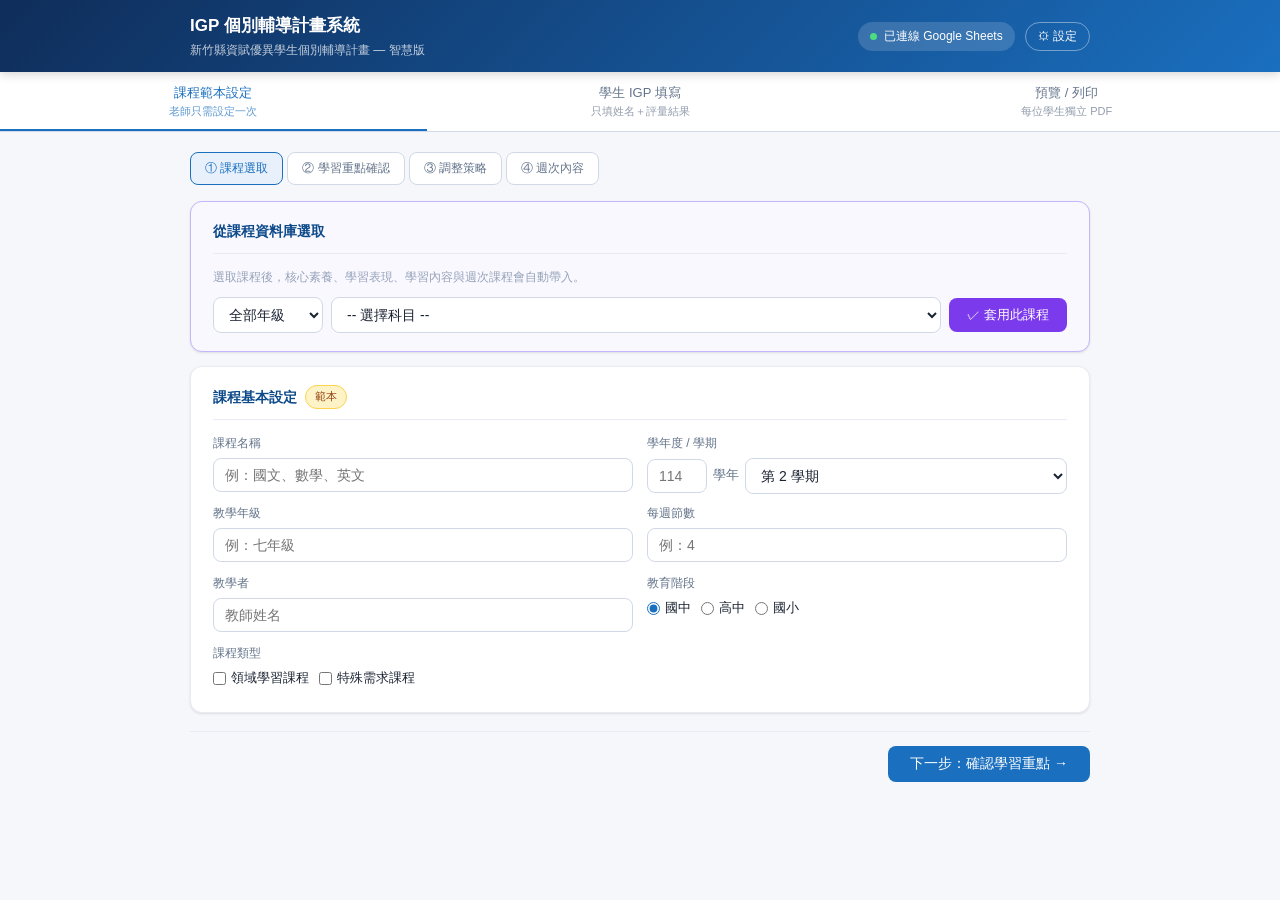
==== index.html @ 151faf65 "Add files via upload" ====
<!DOCTYPE html>
<html lang="zh-TW">
<head>
<meta charset="UTF-8">
<meta name="viewport" content="width=device-width, initial-scale=1.0">
<title>IGP 個別輔導計畫系統</title>
<link rel="stylesheet" href="style.css">
</head>
<body>

<div class="app">
  <header class="header">
    <div class="header-inner">
      <div>
        <h1>IGP 個別輔導計畫系統</h1>
        <p>新竹縣資賦優異學生個別輔導計畫 — 智慧版</p>
      </div>
      <div class="header-right">
        <div class="conn-badge"><span class="dot-ok"></span>已連線 Google Sheets</div>
        <button class="btn-settings" onclick="toggleSettings()">⚙ 設定</button>
      </div>
    </div>
  </header>

  <!-- Gemini API Key 設定面板 -->
  <div class="settings-panel" id="settings-panel" style="display:none">
    <div class="settings-inner">
      <label>Gemini API Key
        <span class="hint-inline">（AI 解析課程計畫功能需要，
          <a href="https://aistudio.google.com/app/apikey" target="_blank">免費取得</a>）
        </span>
      </label>
      <div class="settings-row">
        <input type="password" id="gemini-key" placeholder="貼上你的 Gemini API Key...">
        <button onclick="saveApiKey()">儲存</button>
      </div>
    </div>
  </div>

  <div class="mode-tabs">
    <button class="mode-tab active" onclick="switchMode('tpl')">課程範本設定<small>老師只需設定一次</small></button>
    <button class="mode-tab" onclick="switchMode('stu')">學生 IGP 填寫<small>只填姓名＋評量結果</small></button>
    <button class="mode-tab" onclick="switchMode('pvw')">預覽 / 列印<small>每位學生獨立 PDF</small></button>
  </div>

  <main class="main">
    <div class="msg" id="msg"></div>

    <!-- ========== 課程範本 ========== -->
    <div class="panel active" id="panel-tpl">
      <div class="steps-mini">
        <button class="smb active" onclick="tplGo(0)">① 課程選取</button>
        <button class="smb" onclick="tplGo(1)">② 學習重點確認</button>
        <button class="smb" onclick="tplGo(2)">③ 調整策略</button>
        <button class="smb" onclick="tplGo(3)">④ 週次內容</button>
      </div>

      <!-- Step 0 -->
      <div class="tsec active" id="t0">

        <div class="card card-db">
          <div class="card-title">從課程資料庫選取</div>
          <p class="hint" style="margin-bottom:10px">選取課程後，核心素養、學習表現、學習內容與週次課程會自動帶入。</p>
          <div class="db-select-row">
            <select id="db-grade" onchange="filterDbCourses()" style="width:110px">
              <option value="">全部年級</option>
              <option value="七年級">七年級</option>
              <option value="八年級">八年級</option>
              <option value="九年級">九年級</option>
            </select>
            <select id="db-course" style="flex:1">
              <option value="">-- 選擇科目 --</option>
            </select>
            <button class="btn-db-load" onclick="loadCourseFromDB()">✓ 套用此課程</button>
          </div>
          <div id="db-preview" class="db-preview" style="display:none"></div>
        </div>

        <div class="card">
          <div class="card-title">課程基本設定 <span class="badge-tpl">範本</span></div>
          <div class="row-2">
            <div class="fg"><label>課程名稱</label><input type="text" id="t-cn" placeholder="例：國文、數學、英文"></div>
            <div class="fg"><label>學年度 / 學期</label>
              <div class="inline-row">
                <input type="text" id="t-year" placeholder="114" style="width:60px">
                <span class="unit">學年</span>
                <select id="t-sem">
                  <option value="1">第 1 學期</option>
                  <option value="2" selected>第 2 學期</option>
                </select>
              </div>
            </div>
          </div>
          <div class="row-2">
            <div class="fg"><label>教學年級</label><input type="text" id="t-grade" placeholder="例：七年級"></div>
            <div class="fg"><label>每週節數</label><input type="text" id="t-hours" placeholder="例：4"></div>
          </div>
          <div class="row-2">
            <div class="fg"><label>教學者</label><input type="text" id="t-teacher" placeholder="教師姓名"></div>
            <div class="fg"><label>教育階段</label>
              <div class="radio-group">
                <label class="radio-item"><input type="radio" name="tstage" value="國中" checked> 國中</label>
                <label class="radio-item"><input type="radio" name="tstage" value="高中"> 高中</label>
                <label class="radio-item"><input type="radio" name="tstage" value="國小"> 國小</label>
              </div>
            </div>
          </div>
          <div class="fg"><label>課程類型</label>
            <div class="check-group">
              <label class="check-item"><input type="checkbox" id="t-ctd"> 領域學習課程</label>
              <label class="check-item"><input type="checkbox" id="t-cts"> 特殊需求課程</label>
            </div>
          </div>
        </div>
        <div class="nav-btns"><span></span><button class="btn-primary" onclick="tplGo(1)">下一步：確認學習重點 →</button></div>
      </div>

      <!-- Step 1：學習重點 (was step 2) -->
      <div class="tsec" id="t1">
        <div class="card">
          <div class="card-title">核心素養 <span class="badge-tpl">範本</span></div>
          <p class="hint ai-filled-hint" id="comp-hint" style="display:none">✦ AI 已自動勾選，請確認是否正確</p>
          <div class="comp-section">
            <div class="comp-cat">A 自主行動</div>
            <div class="check-group">
              <label class="check-item"><input type="checkbox" class="tcomp" value="A1.身心素質與自我精進"> A1 身心素質與自我精進</label>
              <label class="check-item"><input type="checkbox" class="tcomp" value="A2.系統思考與問題解決"> A2 系統思考與問題解決</label>
              <label class="check-item"><input type="checkbox" class="tcomp" value="A3.規劃執行與創新應變"> A3 規劃執行與創新應變</label>
            </div>
          </div>
          <div class="comp-section">
            <div class="comp-cat">B 溝通互動</div>
            <div class="check-group">
              <label class="check-item"><input type="checkbox" class="tcomp" value="B1.符號運用與溝通表達"> B1 符號運用與溝通表達</label>
              <label class="check-item"><input type="checkbox" class="tcomp" value="B2.科技資訊與媒體素養"> B2 科技資訊與媒體素養</label>
              <label class="check-item"><input type="checkbox" class="tcomp" value="B3.藝術涵養與美感素養"> B3 藝術涵養與美感素養</label>
            </div>
          </div>
          <div class="comp-section">
            <div class="comp-cat">C 社會參與</div>
            <div class="check-group">
              <label class="check-item"><input type="checkbox" class="tcomp" value="C1.道德實踐與公民意識"> C1 道德實踐與公民意識</label>
              <label class="check-item"><input type="checkbox" class="tcomp" value="C2.人際關係與團隊合作"> C2 人際關係與團隊合作</label>
              <label class="check-item"><input type="checkbox" class="tcomp" value="C3.多元文化與國際理解"> C3 多元文化與國際理解</label>
            </div>
          </div>
        </div>
        <div class="card">
          <div class="card-title">學年目標 <span class="badge-tpl">範本</span></div>
          <p class="hint" style="margin-bottom:10px">可由課程名稱、學習重點與週次內容自動生成三點目標，再依學生或課程需求微調。</p>
          <div style="display:flex;justify-content:flex-end;margin-bottom:8px">
            <button class="btn-outline" style="font-size:13px;padding:6px 14px" onclick="generateCourseGoal()">一鍵生成三點學年目標</button>
          </div>
          <textarea id="t-goal" rows="5" placeholder="點選上方按鈕自動生成，或自行輸入三點學年目標..."></textarea>
        </div>
        <div class="card">
          <div class="card-title">學習表現 <span class="badge-tpl">範本</span></div>
          <p class="hint ai-filled-hint" id="perf-hint" style="display:none">✦ AI 已自動填入，請確認是否正確</p>
          <textarea id="t-perf" rows="5" placeholder="參考課程計畫填寫學習表現指標..."></textarea>
        </div>
        <div class="card">
          <div class="card-title">學習內容 <span class="badge-tpl">範本</span></div>
          <p class="hint ai-filled-hint" id="lcont-hint" style="display:none">✦ AI 已自動填入，請確認是否正確</p>
          <textarea id="t-lcont" rows="5" placeholder="參考課程計畫填寫學習內容..."></textarea>
        </div>
        <div class="nav-btns">
          <button class="btn-outline" onclick="tplGo(1)">← 上一步</button>
          <button class="btn-primary" onclick="tplGo(2)">下一步 →</button>
        </div>
      </div>

      <!-- Step 3：調整策略 -->
      <div class="tsec" id="t2">
        <div class="card">
          <div class="card-title">學習內容調整策略 <span class="badge-tpl">範本</span></div>
          <div class="check-group">
            <label class="check-item"><input type="checkbox" class="tac" value="重組"> 重組</label>
            <label class="check-item"><input type="checkbox" class="tac" value="加深"> 加深</label>
            <label class="check-item"><input type="checkbox" class="tac" value="加廣"> 加廣</label>
            <label class="check-item"><input type="checkbox" class="tac" value="濃縮"> 濃縮</label>
            <label class="check-item"><input type="checkbox" class="tac" value="加速"> 加速</label>
            <label class="check-item"><input type="checkbox" class="tac" value="跨領域統整"> 跨領域統整</label>
          </div>
          <div class="fg" style="margin-top:12px"><label>其他補充</label><input type="text" id="t-aco" placeholder="其他..."></div>
        </div>
        <div class="card">
          <div class="card-title">學習歷程調整策略 <span class="badge-tpl">範本</span></div>
          <div class="check-group">
            <label class="check-item"><input type="checkbox" class="tap" value="高層次思考"> 高層次思考</label>
            <label class="check-item"><input type="checkbox" class="tap" value="開放式問題"> 開放式問題</label>
            <label class="check-item"><input type="checkbox" class="tap" value="發現式學習"> 發現式學習</label>
            <label class="check-item"><input type="checkbox" class="tap" value="推理的證據"> 推理的證據</label>
            <label class="check-item"><input type="checkbox" class="tap" value="選擇的自由"> 選擇的自由</label>
            <label class="check-item"><input type="checkbox" class="tap" value="團體式的互動"> 團體式的互動</label>
            <label class="check-item"><input type="checkbox" class="tap" value="彈性的教學進度"> 彈性的教學進度</label>
            <label class="check-item"><input type="checkbox" class="tap" value="多樣性的歷程"> 多樣性的歷程</label>
          </div>
          <div class="fg" style="margin-top:12px"><label>其他補充</label><input type="text" id="t-apo" placeholder="其他..."></div>
        </div>
        <div class="nav-btns">
          <button class="btn-outline" onclick="tplGo(2)">← 上一步</button>
          <button class="btn-primary" onclick="tplGo(3)">下一步 →</button>
        </div>
      </div>

      <!-- Step 4：週次 -->
      <div class="tsec" id="t3">
        <div class="card">
          <div class="card-title">週次課程內容 <span class="badge-tpl">範本</span></div>
          <p class="hint" style="margin-bottom:12px">設定週次、課程內容、教學重點。學生填寫時只需選評量方式與結果。</p>
          <div class="week-header week-tpl-grid">
            <span>週次</span><span>課程內容 / 單元</span><span>教學重點</span><span>學習內容調整</span><span></span>
          </div>
          <div id="t-wlist"></div>
          <button class="btn-add-row" onclick="addTplW()">＋ 新增週次</button>
        </div>
        <div class="nav-btns">
          <button class="btn-outline" onclick="tplGo(2)">← 上一步</button>
          <button class="btn-save-tpl" onclick="saveTpl()">✓ 儲存範本，前往填學生 →</button>
        </div>
      </div>
    </div>

    <!-- ========== 學生 IGP ========== -->
    <div class="panel" id="panel-stu">
      <div class="card card-stu-list">
        <div class="card-title">學生清單 <span class="badge-stu">選取學生後填寫評量與評語</span></div>
        <div style="display:flex;gap:8px;align-items:center;flex-wrap:wrap;margin-bottom:10px">
          <select id="stu-cls-sel" onchange="filterStuByClass()" style="padding:6px 10px;border:1px solid #cbd5e1;border-radius:8px;font-size:13px">
            <option value="">-- 選擇班級 --</option>
          </select>
          <select id="stu-name-sel" multiple size="5" style="padding:6px 10px;border:1px solid #cbd5e1;border-radius:8px;font-size:13px;min-width:220px">
            <option value="">-- 選擇學生 --</option>
          </select>
          <button class="btn-primary" style="padding:6px 16px;font-size:13px" onclick="addStuFromDB()">＋ 加入選取學生</button>
          <button class="btn-outline" style="padding:6px 12px;font-size:12px" onclick="addAllStuFromClass()">加入全班</button>
          <button class="btn-outline" style="padding:6px 12px;font-size:12px" onclick="addStuManual()">手動輸入</button>
        </div>
        <div class="stu-selector" id="stu-selector"></div>
        <div id="cur-stu-label" class="cur-stu-label">請先選取學生</div>
      </div>

      <div id="stu-form" style="display:none">
        <div class="card card-readonly">
          <div class="card-title">課程資料（來自範本，所有學生共用）<span class="badge-tpl">範本</span></div>
          <div class="row-2">
            <div class="fg"><label>課程名稱</label><div class="readonly-field" id="r-cn">—</div></div>
            <div class="fg"><label>學年度學期</label><div class="readonly-field" id="r-year">—</div></div>
          </div>
          <div class="row-2">
            <div class="fg"><label>教學年級</label><div class="readonly-field" id="r-grade">—</div></div>
            <div class="fg"><label>教學者</label><div class="readonly-field" id="r-teacher">—</div></div>
          </div>
          <div class="fg"><label>學年目標</label><div class="readonly-field multiline" id="r-goal">—</div></div>
          <div class="fg"><label>核心素養</label><div class="readonly-field" id="r-comp">—</div></div>
          <div class="fg"><label>學習表現</label><div class="readonly-field multiline" id="r-perf">—</div></div>
          <div class="fg"><label>學習內容</label><div class="readonly-field multiline" id="r-lcont">—</div></div>
        </div>

        <div class="card">
          <div class="card-title">週次評量結果 <span class="badge-stu">只需填這裡</span></div>
          <p class="hint" style="margin-bottom:10px">週次與課程內容已從範本帶入，只需選擇評量方式與結果</p>
          <div class="week-header stu-week-grid">
            <span>週次</span><span>課程內容</span><span>教學重點</span><span>評量方式</span><span>評量結果</span>
          </div>
          <div id="stu-wlist"></div>
        </div>

        <div class="card">
          <div class="card-title">質性評語 <span class="badge-stu">只需填這裡</span></div>
          <p class="hint" style="margin-bottom:10px">點選詞語標籤快速插入，再自行補充修改</p>
          <div class="comment-block">
            <div class="tag-row">
              <span style="font-size:11px;color:#94a3b8;margin-right:4px">學習態度</span>
              <span class="tag" onclick="sins('comment','學習態度積極主動，')">積極主動</span>
              <span class="tag" onclick="sins('comment','上課專注認真，')">專注認真</span>
              <span class="tag" onclick="sins('comment','能主動提問並表達想法，')">主動提問</span>
              <span class="tag" onclick="sins('comment','對學習內容展現高度興趣，')">高度興趣</span>
              <span class="tag" onclick="sins('comment','能持續追求更深入的知識，')">持續學習</span>
              <span class="tag" onclick="sins('comment','展現出對探究學習的熱忱，')">探究熱忱</span>
            </div>
            <div class="tag-row" style="margin-top:6px">
              <span style="font-size:11px;color:#94a3b8;margin-right:4px">學科表現</span>
              <span class="tag" onclick="sins('comment','展現優異的學習成果，')">優異成果</span>
              <span class="tag" onclick="sins('comment','具備紮實的基礎能力，')">基礎紮實</span>
              <span class="tag" onclick="sins('comment','能靈活運用所學解決問題，')">靈活應用</span>
              <span class="tag" onclick="sins('comment','邏輯思維清晰，推理能力強，')">邏輯清晰</span>
              <span class="tag" onclick="sins('comment','在進階題目上有亮眼表現，')">進階亮眼</span>
              <span class="tag" onclick="sins('comment','創意思考能力突出，')">創意思考</span>
            </div>
            <div class="tag-row" style="margin-top:6px">
              <span style="font-size:11px;color:#94a3b8;margin-right:4px">課堂互動</span>
              <span class="tag" onclick="sins('comment','樂於與同學分享學習心得，')">樂於分享</span>
              <span class="tag" onclick="sins('comment','在小組合作中能適時領導討論，')">領導討論</span>
              <span class="tag" onclick="sins('comment','尊重他人意見並能整合不同觀點，')">整合觀點</span>
              <span class="tag" onclick="sins('comment','表達能力優秀，能清楚說明思路，')">清楚表達</span>
              <span class="tag" onclick="sins('comment','積極參與各項學習活動，')">積極參與</span>
            </div>
            <div class="tag-row" style="margin-top:6px">
              <span style="font-size:11px;color:#94a3b8;margin-right:4px">成長建議</span>
              <span class="tag" onclick="sins('comment','建議持續加強書面表達能力，')">加強書寫</span>
              <span class="tag" onclick="sins('comment','鼓勵勇於嘗試不同解題策略，')">嘗試多元</span>
              <span class="tag" onclick="sins('comment','未來可朝更高層次的競賽方向挑戰，')">競賽挑戰</span>
              <span class="tag" onclick="sins('comment','期望能在自主學習方面更加精進，')">自主精進</span>
              <span class="tag" onclick="sins('comment','整體表現令人肯定，持續努力必有佳績，')">持續努力</span>
            </div>
            <textarea id="comment" rows="4" placeholder="點選上方標籤插入，或直接輸入評語..."></textarea>
          </div>
        </div>

        <div class="nav-btns">
          <span></span>
          <div style="display:flex;gap:8px;flex-wrap:wrap">
            <button class="btn-outline" onclick="switchMode('pvw')">預覽列印 →</button>
            <button class="btn-primary" id="btn-save-stu" onclick="saveStu()">💾 儲存到 Google Sheets</button>
          </div>
        </div>
      </div>
    </div>

    <!-- ========== 預覽列印 ========== -->
    <div class="panel" id="panel-pvw">
      <div class="export-bar no-print">
        <div class="export-bar-left">
          <label>選擇學生：</label>
          <select id="pvw-stu-sel" onchange="buildSinglePvw()"></select>
        </div>
        <div style="display:flex;gap:8px;flex-wrap:wrap">
          <button class="btn-primary" onclick="printCurrent()">🖨️ 列印 / 存成 PDF</button>
          <button class="btn-outline" onclick="printAllStudents()">🖨️ 批次產生全部 PDF</button>
          <button class="btn-outline" id="btn-save-all" onclick="saveAll()">💾 儲存到 Google Sheets</button>
          <button class="btn-outline" onclick="copyAll()">📋 複製全部文字</button>
        </div>
      </div>
      <p class="hint no-print" style="margin-bottom:16px">列印時請在瀏覽器選「另存為 PDF」。批次產生會將所有已加入學生排成同一份 PDF，每位學生自動分頁。</p>
      <div id="pvw-content">
        <div class="pvw-empty">請先從上方下拉選單選擇學生</div>
      </div>
    </div>
  </main>
</div>

<script src="courses_db.js"></script>
<script src="students_db.js"></script>
<script src="app.js"></script>

  <!-- ===== JSON 匯入 Modal ===== -->
  <div id="import-modal" style="display:none;position:fixed;inset:0;background:rgba(0,0,0,0.5);z-index:9999;align-items:center;justify-content:center">
    <div style="background:#fff;border-radius:12px;padding:28px;width:min(600px,92vw);max-height:80vh;overflow:auto;box-shadow:0 8px 32px rgba(0,0,0,0.2)">
      <div style="font-size:16px;font-weight:700;color:#1a3a6b;margin-bottom:8px">📂 匯入課程計畫 JSON</div>
      <p style="font-size:13px;color:#64748b;margin-bottom:14px">
        將課程 JSON 資料貼到下方文字框，然後按「確認匯入」。<br>
        JSON 格式：使用「⬇ 匯出全部課程」產生的檔案，或直接貼上陣列格式的課程資料。
      </p>
      <textarea id="import-json-text" rows="12" style="width:100%;box-sizing:border-box;font-size:12px;font-family:monospace;border:1px solid #cbd5e1;border-radius:8px;padding:10px;resize:vertical" placeholder='貼上 JSON 內容，例如：
[
  {
    "key": "數學/七年級",
    "label": "數學 / 七年級",
    "subject": "數學",
    "grade": "七年級",
    "teacher": "王老師",
    "hours": "4",
    "competency": ["A2.系統思考與問題解決"],
    "goal": "",
    "performance": "學習表現內容...",
    "content": "學習內容...",
    "adjContent": "加深、加廣",
    "adjProc": "高層次思考",
    "weeks": [
      {"wk": "1-2", "co": "單元名稱", "fo": "教學重點", "adj": "統整教學主題"}
    ]
  }
]'></textarea>
      <div style="display:flex;justify-content:flex-end;gap:10px;margin-top:14px">
        <button class="btn-outline" onclick="closeImportDialog()">取消</button>
        <button class="btn-primary" onclick="doImportJSON()">✓ 確認匯入</button>
      </div>
    </div>
  </div>

</body>
</html>
---- style.css ----
/* ===== IGP System v3 — style.css ===== */
:root {
  --primary: #1a6fbf;
  --primary-light: #e8f1fb;
  --primary-dark: #0d4a8a;
  --bg: #f5f7fa;
  --bg-card: #ffffff;
  --bg-secondary: #f0f4f8;
  --border: #d1d9e6;
  --border-light: #e8ecf2;
  --text: #1a2332;
  --text-muted: #64748b;
  --text-hint: #94a3b8;
  --success: #16a34a;
  --success-bg: #dcfce7;
  --success-border: #86efac;
  --warning: #ca8a04;
  --warning-bg: #fef9c3;
  --danger: #dc2626;
  --danger-bg: #fee2e2;
  --tpl-color: #92400e;
  --tpl-bg: #fef3c7;
  --tpl-border: #fcd34d;
  --ai-color: #6d28d9;
  --ai-bg: #ede9fe;
  --ai-border: #c4b5fd;
  --radius: 8px;
  --radius-lg: 12px;
  --shadow: 0 1px 3px rgba(0,0,0,0.07), 0 1px 2px rgba(0,0,0,0.04);
}

* { box-sizing: border-box; margin: 0; padding: 0; }
body { font-family: 'Noto Sans TC', 'Microsoft JhengHei', sans-serif; background: var(--bg); color: var(--text); font-size: 15px; line-height: 1.6; }

/* ===== Header ===== */
.header { background: linear-gradient(135deg, #0f2d5a 0%, #1a6fbf 100%); color: #fff; position: sticky; top: 0; z-index: 100; box-shadow: 0 2px 10px rgba(0,0,0,0.18); }
.header-inner { max-width: 940px; margin: 0 auto; padding: 12px 20px; display: flex; align-items: center; justify-content: space-between; gap: 12px; }
.header h1 { font-size: 17px; font-weight: 600; }
.header p { font-size: 12px; opacity: .75; margin-top: 2px; }
.header-right { display: flex; align-items: center; gap: 10px; }
.conn-badge { display: flex; align-items: center; gap: 7px; font-size: 12px; background: rgba(255,255,255,0.15); padding: 5px 12px; border-radius: 20px; white-space: nowrap; }
.dot-ok { width: 7px; height: 7px; border-radius: 50%; background: #4ade80; display: inline-block; }
.btn-settings { padding: 5px 12px; font-size: 12px; border: 1px solid rgba(255,255,255,0.4); border-radius: 20px; background: transparent; color: #fff; cursor: pointer; }
.btn-settings:hover { background: rgba(255,255,255,0.15); }

/* ===== Settings Panel ===== */
.settings-panel { background: #1e293b; border-bottom: 1px solid #334155; }
.settings-inner { max-width: 940px; margin: 0 auto; padding: 12px 20px; }
.settings-inner label { font-size: 13px; color: #94a3b8; display: block; margin-bottom: 8px; }
.hint-inline { font-size: 12px; color: #64748b; }
.hint-inline a { color: #7c3aed; }
.settings-row { display: flex; gap: 8px; }
.settings-row input { flex: 1; font-size: 13px; padding: 7px 10px; border: 1px solid #334155; border-radius: var(--radius); background: #0f172a; color: #e2e8f0; }
.settings-row button { padding: 7px 16px; font-size: 13px; border: none; border-radius: var(--radius); background: #7c3aed; color: #fff; cursor: pointer; }

/* ===== Mode Tabs ===== */
.mode-tabs { display: flex; background: var(--bg-card); border-bottom: 1px solid var(--border); position: sticky; top: 53px; z-index: 90; }
.mode-tab { flex: 1; padding: 12px 8px 10px; font-size: 13px; font-weight: 500; border: none; border-bottom: 2px solid transparent; cursor: pointer; background: transparent; color: var(--text-muted); transition: all .15s; text-align: center; }
.mode-tab small { display: block; font-size: 11px; font-weight: 400; opacity: .7; margin-top: 2px; }
.mode-tab:hover { color: var(--primary); }
.mode-tab.active { color: var(--primary); border-bottom-color: var(--primary); }

/* ===== Main ===== */
.main { max-width: 940px; margin: 0 auto; padding: 20px 20px 60px; }
.panel { display: none; } .panel.active { display: block; }
.steps-mini { display: flex; gap: 4px; margin-bottom: 14px; overflow-x: auto; padding-bottom: 2px; }
.smb { padding: 7px 14px; font-size: 12px; border: 0.5px solid var(--border); border-radius: var(--radius); background: var(--bg-card); color: var(--text-muted); cursor: pointer; white-space: nowrap; transition: all .15s; }
.smb.active { background: var(--primary-light); color: var(--primary); border-color: var(--primary); font-weight: 500; }
.tsec { display: none; } .tsec.active { display: block; }

/* ===== Cards ===== */
.card { background: var(--bg-card); border: 0.5px solid var(--border-light); border-radius: var(--radius-lg); padding: 18px 22px; margin-bottom: 14px; box-shadow: var(--shadow); }
.card-readonly { border-color: var(--tpl-border); background: #fffdf5; }
.card-stu-list { border: 1.5px solid var(--success-border); }
.card-ai { border-color: var(--ai-border); background: #faf8ff; }
.card-title { font-size: 14px; font-weight: 600; color: var(--primary-dark); margin-bottom: 14px; padding-bottom: 10px; border-bottom: 0.5px solid var(--border-light); display: flex; align-items: center; gap: 8px; flex-wrap: wrap; }

/* ===== Badges ===== */
.badge-tpl { display: inline-block; padding: 2px 9px; font-size: 11px; font-weight: 400; border-radius: 20px; background: var(--tpl-bg); color: var(--tpl-color); border: 0.5px solid var(--tpl-border); }
.badge-stu { display: inline-block; padding: 2px 9px; font-size: 11px; font-weight: 400; border-radius: 20px; background: var(--success-bg); color: var(--success); border: 0.5px solid var(--success-border); }
.badge-ai  { display: inline-block; padding: 2px 9px; font-size: 11px; font-weight: 400; border-radius: 20px; background: var(--ai-bg); color: var(--ai-color); border: 0.5px solid var(--ai-border); }

/* ===== Forms ===== */
.fg { margin-bottom: 12px; } .fg:last-child { margin-bottom: 0; }
label { display: block; font-size: 12px; font-weight: 500; color: var(--text-muted); margin-bottom: 5px; }
input[type=text], select, textarea { width: 100%; padding: 8px 11px; border: 1px solid var(--border); border-radius: var(--radius); font-size: 14px; color: var(--text); background: #fff; transition: border-color .15s; font-family: inherit; }
input[type=text]:focus, select:focus, textarea:focus { outline: none; border-color: var(--primary); box-shadow: 0 0 0 3px rgba(26,111,191,0.1); }
textarea { resize: vertical; line-height: 1.7; }
.row-2 { display: grid; grid-template-columns: 1fr 1fr; gap: 14px; }
@media (max-width: 580px) { .row-2 { grid-template-columns: 1fr; } }
.inline-row { display: flex; gap: 6px; align-items: center; }
.unit { font-size: 13px; color: var(--text-muted); white-space: nowrap; }
.radio-group, .check-group { display: flex; flex-wrap: wrap; gap: 10px; margin-top: 4px; }
.radio-item, .check-item { display: flex; align-items: center; gap: 5px; font-size: 13px; color: var(--text); cursor: pointer; font-weight: 400; }
.radio-item input, .check-item input { width: auto; accent-color: var(--primary); }
.hint { font-size: 12px; color: var(--text-hint); margin-top: 4px; }
.ai-filled-hint { color: #7c3aed !important; font-weight: 500; }

/* ===== AI Button ===== */
.ai-action-row { display: flex; align-items: center; gap: 12px; margin-top: 12px; flex-wrap: wrap; }
.btn-ai { padding: 10px 22px; background: #7c3aed; color: #fff; border: none; border-radius: var(--radius); font-size: 14px; font-weight: 500; cursor: pointer; transition: background .15s; }
.btn-ai:hover { background: #6d28d9; }
.btn-ai:disabled { background: #a78bfa; cursor: not-allowed; }
.ai-status { font-size: 13px; color: var(--ai-color); }

/* ===== Competency ===== */
.comp-section { margin-bottom: 12px; }
.comp-cat { font-size: 12px; font-weight: 600; color: var(--primary); margin-bottom: 7px; margin-top: 4px; }

/* ===== Readonly Fields ===== */
.readonly-field { padding: 8px 11px; border-radius: var(--radius); background: var(--bg-secondary); font-size: 13px; color: var(--text-muted); border: 0.5px solid var(--border-light); min-height: 36px; }
.readonly-field.multiline { min-height: 56px; white-space: pre-wrap; }

/* ===== Week Tables ===== */
.week-header { display: grid; gap: 8px; font-size: 11px; font-weight: 600; color: var(--text-muted); padding: 5px 4px; border-bottom: 1px solid var(--border); margin-bottom: 4px; text-transform: uppercase; letter-spacing: .03em; }
.week-tpl-grid { grid-template-columns: 65px 1fr 1fr 120px 32px; }
.stu-week-grid  { grid-template-columns: 65px 1fr 1fr 110px 95px; }
.week-row-tpl { display: grid; grid-template-columns: 65px 1fr 1fr 120px 32px; gap: 8px; align-items: start; padding: 8px 0; border-bottom: 0.5px solid var(--border-light); }
.week-row-tpl:last-child { border-bottom: none; }
.week-row-stu { display: grid; grid-template-columns: 65px 1fr 1fr 110px 95px; gap: 8px; align-items: center; padding: 8px 0; border-bottom: 0.5px solid var(--border-light); }
.week-row-stu:last-child { border-bottom: none; }
.week-row-tpl input, .week-row-tpl select, .week-row-stu select { font-size: 13px; padding: 6px 8px; }
.week-text { font-size: 13px; color: var(--text-muted); }
.btn-remove { padding: 5px 7px; background: transparent; border: none; color: var(--text-hint); cursor: pointer; border-radius: var(--radius); font-size: 14px; transition: all .12s; }
.btn-remove:hover { background: var(--danger-bg); color: var(--danger); }
.btn-add-row { width: 100%; padding: 9px; margin-top: 10px; border: 1.5px dashed var(--border); border-radius: var(--radius); background: transparent; color: var(--text-muted); font-size: 13px; cursor: pointer; transition: all .15s; }
.btn-add-row:hover { border-color: var(--primary); color: var(--primary); background: var(--primary-light); }

/* ===== Student Selector ===== */
.stu-selector { display: flex; flex-wrap: wrap; gap: 8px; margin-bottom: 12px; }
.stu-pill { padding: 7px 16px; font-size: 13px; border: 0.5px solid var(--border); border-radius: 20px; background: var(--bg-card); color: var(--text-muted); cursor: pointer; transition: all .15s; }
.stu-pill:hover { border-color: var(--primary); color: var(--primary); }
.stu-pill.active { background: var(--success-bg); color: var(--success); border-color: var(--success-border); font-weight: 500; }
.btn-add-stu { padding: 7px 14px; font-size: 13px; border: 1.5px dashed var(--border); border-radius: 20px; background: transparent; color: var(--text-hint); cursor: pointer; transition: all .15s; }
.btn-add-stu:hover { border-color: var(--primary); color: var(--primary); }
.cur-stu-label { font-size: 15px; font-weight: 500; color: var(--text); padding: 4px 0; }

/* ===== Comments ===== */
.comment-block { background: var(--bg-secondary); border-radius: var(--radius); padding: 12px 14px; margin-bottom: 10px; }
.comment-block:last-child { margin-bottom: 0; }
.comment-label { font-size: 12px; font-weight: 600; color: var(--text-muted); margin-bottom: 7px; }
.tag-row { display: flex; flex-wrap: wrap; gap: 5px; margin-bottom: 7px; }
.tag { display: inline-block; padding: 3px 10px; font-size: 12px; background: #fff; border: 0.5px solid var(--border); border-radius: 20px; cursor: pointer; color: var(--text-muted); transition: all .12s; }
.tag:hover { background: var(--primary); color: #fff; border-color: var(--primary); }

/* ===== Nav Buttons ===== */
.nav-btns { display: flex; justify-content: space-between; margin-top: 18px; padding-top: 14px; border-top: 0.5px solid var(--border-light); }
.btn-primary { padding: 9px 22px; background: var(--primary); color: #fff; border: none; border-radius: var(--radius); font-size: 14px; font-weight: 500; cursor: pointer; transition: background .15s; }
.btn-primary:hover { background: var(--primary-dark); }
.btn-primary:disabled { background: var(--text-hint); cursor: not-allowed; }
.btn-outline { padding: 9px 22px; background: transparent; color: var(--text-muted); border: 1px solid var(--border); border-radius: var(--radius); font-size: 14px; cursor: pointer; transition: all .15s; }
.btn-outline:hover { border-color: var(--primary); color: var(--primary); }
.btn-save-tpl { padding: 9px 22px; background: var(--success-bg); color: var(--success); border: 1px solid var(--success-border); border-radius: var(--radius); font-size: 14px; font-weight: 500; cursor: pointer; }
.btn-save-tpl:hover { background: #bbf7d0; }

/* ===== Export Bar ===== */
.export-bar { display: flex; align-items: center; justify-content: space-between; gap: 12px; margin-bottom: 12px; flex-wrap: wrap; }
.export-bar-left { display: flex; align-items: center; gap: 8px; }
.export-bar-left label { font-size: 13px; font-weight: 500; color: var(--text-muted); margin-bottom: 0; }
.export-bar-left select { font-size: 13px; padding: 6px 10px; border-radius: var(--radius); border: 1px solid var(--border); }
.pvw-empty { text-align: center; padding: 3rem; font-size: 13px; color: var(--text-hint); }

/* ===== Message ===== */
.msg { padding: 11px 15px; border-radius: var(--radius); font-size: 13px; margin-bottom: 14px; display: none; }
.msg.ok  { background: var(--success-bg); color: var(--success); display: block; }
.msg.err { background: var(--danger-bg); color: var(--danger); display: block; }

/* ===== Result badges ===== */
.result-ok { display:inline-block;padding:2px 9px;font-size:11px;border-radius:20px;background:var(--success-bg);color:var(--success); }
.result-w  { display:inline-block;padding:2px 9px;font-size:11px;border-radius:20px;background:var(--warning-bg);color:var(--warning); }

/* ===== Course DB Selector ===== */
.card-db { border-color: #c4b5fd; background: #faf8ff; }
.db-select-row { display: flex; gap: 8px; align-items: center; flex-wrap: wrap; }
.btn-db-load { padding: 8px 18px; background: #7c3aed; color: #fff; border: none; border-radius: var(--radius); font-size: 13px; font-weight: 500; cursor: pointer; white-space: nowrap; }
.btn-db-load:hover { background: #6d28d9; }
.db-preview { margin-top: 12px; background: var(--bg-secondary); border-radius: var(--radius); padding: 10px 14px; border: 0.5px solid var(--border-light); }
.db-preview-row { display: flex; gap: 8px; font-size: 12px; padding: 3px 0; }
.db-preview-row span { color: var(--text-hint); width: 70px; flex-shrink: 0; }
.db-preview-row strong { color: var(--text); font-weight: 400; }

/* ===== Print Styles ===== */
@media print {
  /* 隱藏所有介面 UI */
  .header, .settings-panel, .mode-tabs, .steps-mini,
  .nav-btns, .export-bar, .tag-row, .btn-add-stu,
  .card-stu-list, .stu-selector, .cur-stu-label,
  #panel-tpl, #panel-stu, .no-print,
  .hint:not(.print-hint) { display: none !important; }

  /* 只顯示列印區 */
  #panel-pvw { display: block !important; }
  .main { padding: 0 !important; max-width: 100% !important; }
  body { background: #fff !important; font-size: 11pt; }

  /* 每份 IGP 獨立一頁 */
  .print-page {
    page-break-after: always;
    padding: 15mm 15mm 10mm;
    max-width: 100%;
  }
  .print-page:last-child { page-break-after: auto; }

  /* 列印版頁首 */
  .print-header {
    display: flex !important;
    align-items: center;
    justify-content: space-between;
    border-bottom: 2px solid #1a3a6b;
    padding-bottom: 8px;
    margin-bottom: 14px;
  }
  .print-header-title { font-size: 14pt; font-weight: bold; color: #1a3a6b; }
  .print-header-sub { font-size: 9pt; color: #64748b; margin-top: 2px; }
  .print-header-right { font-size: 9pt; color: #64748b; text-align: right; }

  /* 列印版表格 */
  .print-table { width: 100%; border-collapse: collapse; font-size: 9pt; margin-bottom: 10px; }
  .print-table th { background: #e8f1fb !important; color: #0d4a8a; font-weight: 600; padding: 5px 8px; border: 0.5px solid #b5d4f4; text-align: left; font-size: 8.5pt; white-space: nowrap; -webkit-print-color-adjust: exact; print-color-adjust: exact; }
  .print-table td { padding: 5px 8px; border: 0.5px solid #d1d9e6; vertical-align: top; line-height: 1.5; white-space: pre-wrap; }
  .print-section-title { font-size: 10pt; font-weight: 700; color: #1a3a6b; margin: 10px 0 5px; padding-bottom: 3px; border-bottom: 1px solid #e8ecf2; }
  .print-week-table { width: 100%; border-collapse: collapse; font-size: 8.5pt; margin-bottom: 10px; }
  .print-week-table th { background: #e8f1fb !important; color: #0d4a8a; font-weight: 600; padding: 4px 6px; border: 0.5px solid #b5d4f4; text-align: center; -webkit-print-color-adjust: exact; print-color-adjust: exact; }
  .print-week-table td { padding: 4px 6px; border: 0.5px solid #d1d9e6; text-align: center; vertical-align: middle; }
  .print-week-table td.left { text-align: left; }
  .print-result-ok { color: #16a34a; font-weight: 500; }
  .print-result-w  { color: #ca8a04; font-weight: 500; }

/* 簽名欄 */
.print-sign {
  display: flex;
  gap: 24px;
  margin-top: 20px;
  border-top: 1px solid #d1d9e6;
  padding-top: 16px;
}

.print-sign-item {
  flex: 1;
  font-size: 10pt;
  color: #64748b;
  border: 1px solid #d1d9e6;
  padding: 16px;
  border-radius: 6px;
  min-height: 120px;   /* 簽名欄高度加大 */
}

.print-sign-item span {
  display: block;
  font-weight: 600;
  color: #1a3a6b;
  margin-bottom: 8px;
}
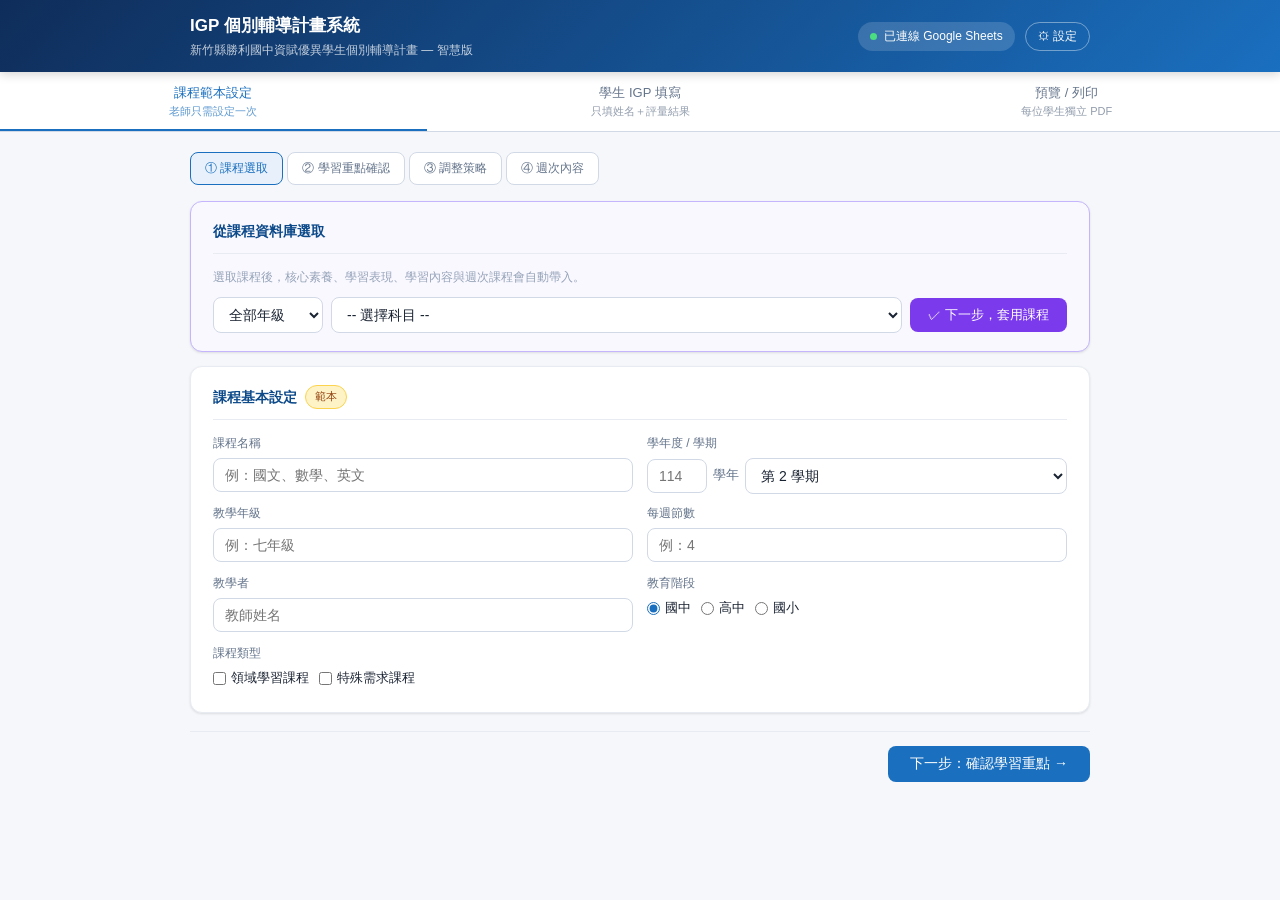
==== commit 3efebd4e: "Update header text and button label in index.html" ====
--- a/index.html
+++ b/index.html
@@ -13,7 +13,7 @@
     <div class="header-inner">
       <div>
         <h1>IGP 個別輔導計畫系統</h1>
-        <p>新竹縣資賦優異學生個別輔導計畫 — 智慧版</p>
+        <p>新竹縣勝利國中資賦優異學生個別輔導計畫 — 智慧版</p>
       </div>
       <div class="header-right">
         <div class="conn-badge"><span class="dot-ok"></span>已連線 Google Sheets</div>
@@ -71,7 +71,7 @@
             <select id="db-course" style="flex:1">
               <option value="">-- 選擇科目 --</option>
             </select>
-            <button class="btn-db-load" onclick="loadCourseFromDB()">✓ 套用此課程</button>
+            <button class="btn-db-load" onclick="loadCourseFromDB()">✓ 下一步，套用課程</button>
           </div>
           <div id="db-preview" class="db-preview" style="display:none"></div>
         </div>
